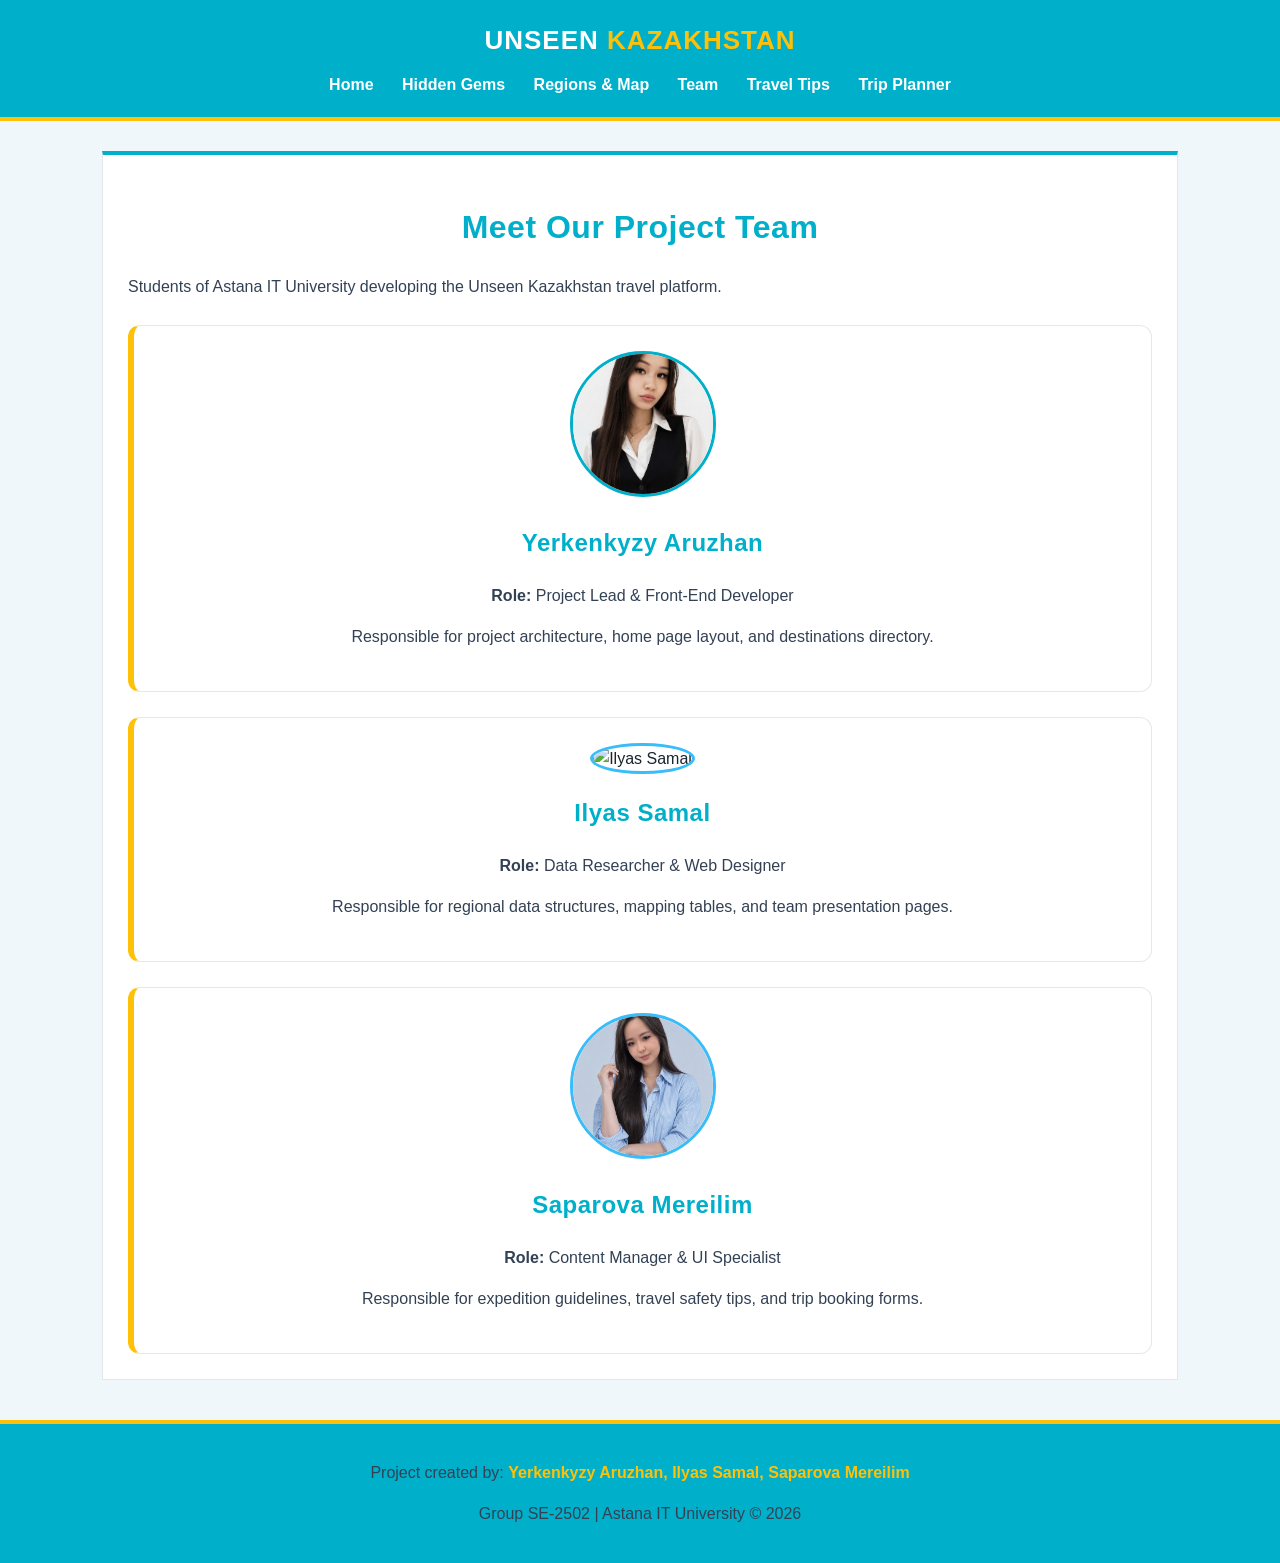
==== creators.html @ 70504718 "Initial commit: Unseen Kazakhstan project" ====
<!DOCTYPE html>
<html lang="en">
<head>
    <meta charset="UTF-8">
    <title>Unseen Kazakhstan | Project Team</title>
    <link rel="stylesheet" href="css/style.css">
</head>
<body>

    <div id="main-header">
        <div class="logo">UNSEEN <span>KAZAKHSTAN</span></div>
        <div class="nav-menu" style="text-align: center; margin-top: 10px;">
            <a href="index.html">Home</a>
            <a href="destinations.html">Hidden Gems</a>
            <a href="regions.html">Regions & Map</a>
            <a href="creators.html">Team</a>
            <a href="tips.html">Travel Tips</a>
            <a href="planner.html">Trip Planner</a>
        </div>
    </div>

    <div class="content-box">
        <h1>Meet Our Project Team</h1>
        <p>Students of Astana IT University developing the Unseen Kazakhstan travel platform.</p>
        
       <div class="card" style="text-align: center;">
    <img src="aruzhan.jpeg" alt="Yerkenkyzy Aruzhan" style="width: 140px; height: 140px; border-radius: 50%; border: 3px solid #00afca; object-fit: cover;">
    <h2>Yerkenkyzy Aruzhan</h2>
    <p><strong>Role:</strong> Project Lead & Front-End Developer</p>
    <p>Responsible for project architecture, home page layout, and destinations directory.</p>
</div>

        <div class="card" style="text-align: center;">
            <img src="samal.png" alt="Ilyas Samal" style="width: 140px; height: 140px; border-radius: 50%; border: 3px solid #38bdf8; object-fit: cover;">
            <h2>Ilyas Samal</h2>
            <p><strong>Role:</strong> Data Researcher & Web Designer</p>
            <p>Responsible for regional data structures, mapping tables, and team presentation pages.</p>
        </div>

        <div class="card" style="text-align: center;">
            <img src="mereilim.PNG" alt="Saparova Mereilim" style="width: 140px; height: 140px; border-radius: 50%; border: 3px solid #38bdf8; object-fit: cover;">
            <h2>Saparova Mereilim</h2>
            <p><strong>Role:</strong> Content Manager & UI Specialist</p>
            <p>Responsible for expedition guidelines, travel safety tips, and trip booking forms.</p>
        </div>
    </div>

    <div class="main-footer">
        <p>Project created by: <strong>Yerkenkyzy Aruzhan, Ilyas Samal, Saparova Mereilim</strong></p>
        <p>Group SE-2502 | Astana IT University &copy; 2026</p>
    </div>

</body>
</html>
---- css/style.css ----
/* --- 1. ELEMENT SELECTORS --- */
body {
    margin: 0;
    padding: 0;
    font-family: 'Segoe UI', Arial, sans-serif;
    background-color: #f0f7fa;
    color: #1a252c;
    line-height: 1.6;
}

h1, h2, h3 {
    font-family: 'Trebuchet MS', 'Lucida Sans Unicode', sans-serif;
    color: #00afca;
    text-align: center;
    letter-spacing: 0.5px;
}

p {
    font-size: 16px;
    color: #334155;
}

/* --- 2. ID SELECTOR --- */
#main-header {
    background-color: #00afca;
    padding: 20px;
    border-bottom: 4px solid #fec107;
    position: sticky;
    top: 0;
}

/* --- 3. CLASS SELECTORS --- */
.logo {
    font-family: 'Trebuchet MS', sans-serif;
    font-size: 26px;
    font-weight: bold;
    color: #ffffff;
    text-align: center;
    letter-spacing: 1px;
}

.logo span {
    color: #fec107;
}

.content-box {
    background-color: #ffffff;
    width: 80%;
    margin: 30px auto;
    padding: 25px;
    border: 1px solid #e2e8f0;
    border-top: 4px solid #00afca;
}

.card {
    background-color: #ffffff;
    padding: 25px;
    margin-top: 25px;
    border-radius: 12px;
    border-left: 6px solid #fec107;
    border-top: 1px solid #e2e8f0;
    border-right: 1px solid #e2e8f0;
    border-bottom: 1px solid #e2e8f0;
}

/* Правильный единый блок для изображений */
.destination-img, .location-img {
    width: 100%;
    max-width: 500px; /* Не дает картинке растягиваться больше ее качества */
    height: auto; /* Сохраняет естественные пропорции */
    display: block;
    margin: 20px auto; /* Центрирует картинку по середине карточки */
    border-radius: 12px;
    border: 1px solid #cbd5e1;
}
/* --- 4. DESCENDANT SELECTOR --- */
.nav-menu a {
    font-family: 'Trebuchet MS', sans-serif;
    color: #ffffff;
    text-decoration: none;
    margin: 0 12px;
    font-weight: bold;
}

.nav-menu a:hover {
    color: #fec107;
}

/* Footer */
.main-footer {
    text-align: center;
    padding: 20px;
    background-color: #00afca;
    color: #ffffff;
    font-size: 14px;
    border-top: 4px solid #fec107;
    margin-top: 40px;
}

.main-footer strong {
    color: #fec107;
}
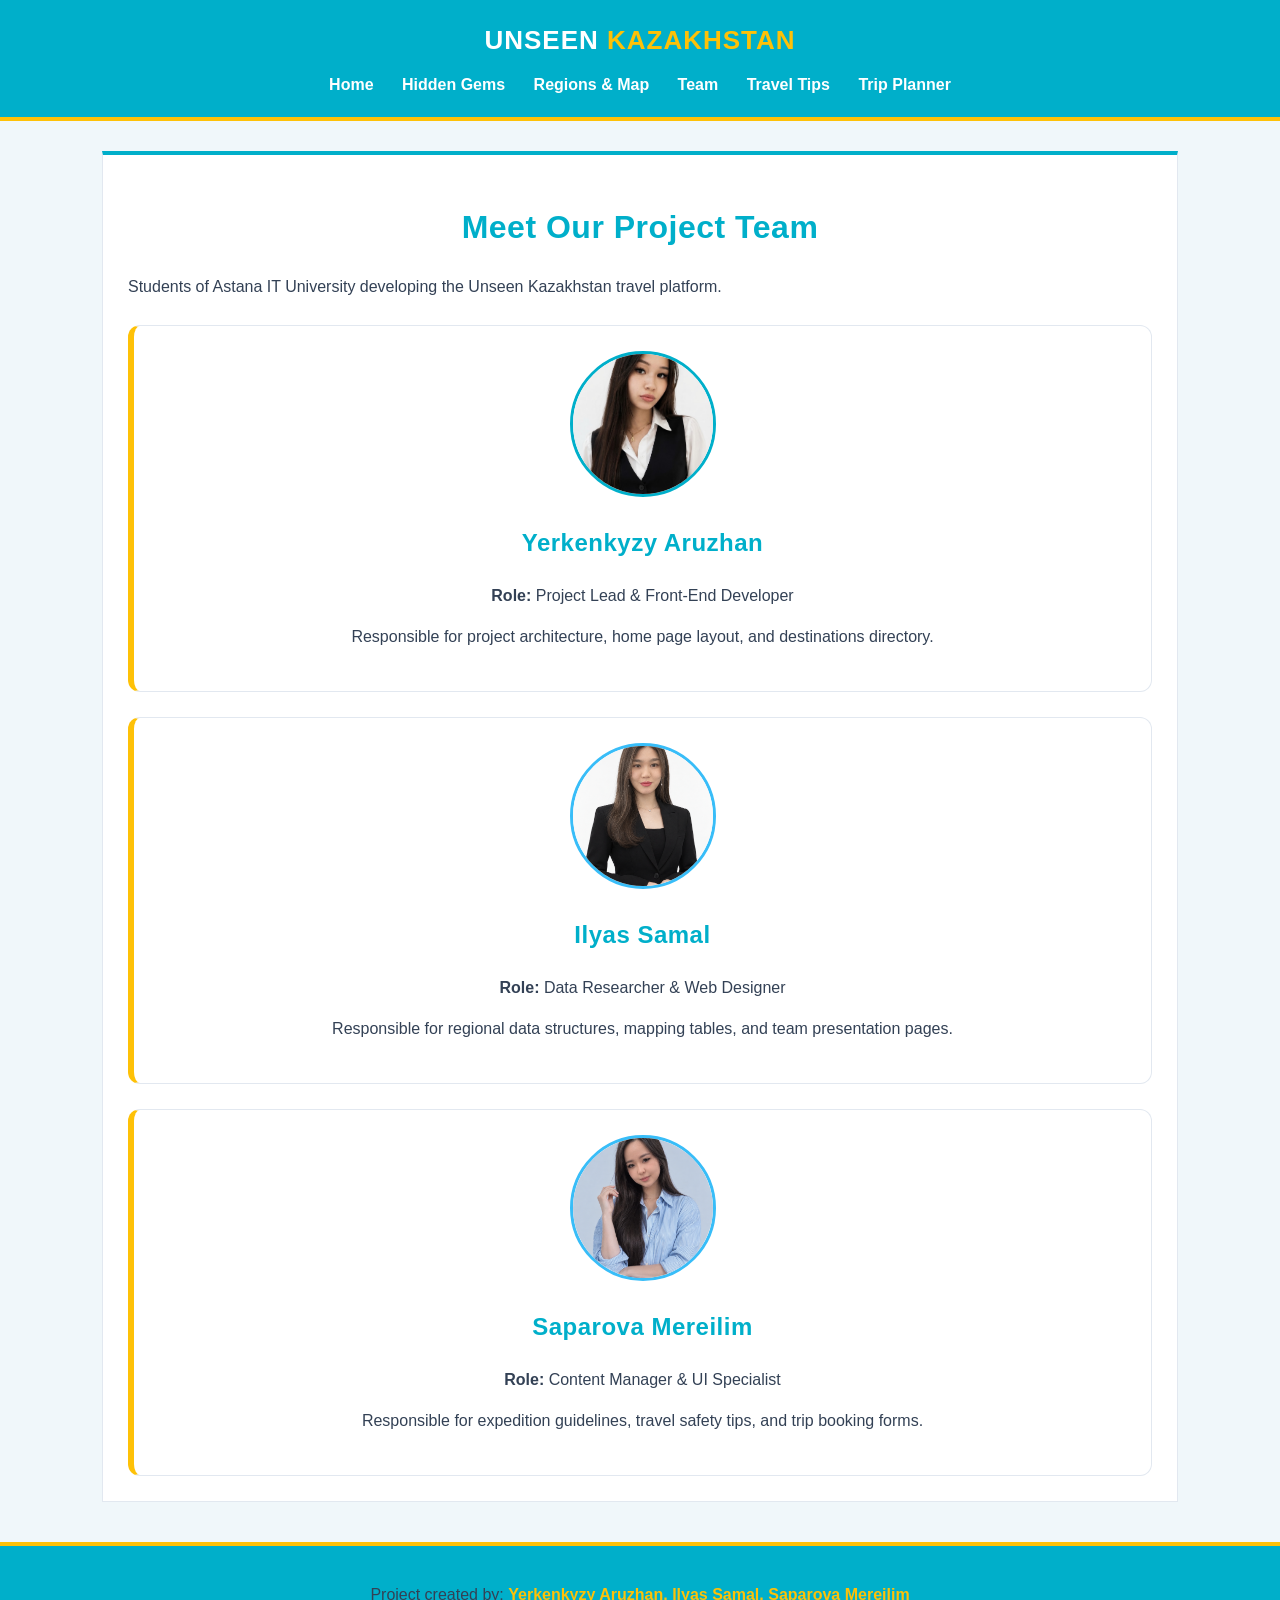
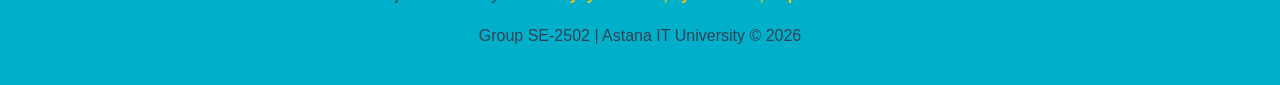
==== commit fe581923: "Fix creators html structure" ====
--- a/creators.html
+++ b/creators.html
@@ -31,7 +31,7 @@
 </div>
 
         <div class="card" style="text-align: center;">
-            <img src="samal.png" alt="Ilyas Samal" style="width: 140px; height: 140px; border-radius: 50%; border: 3px solid #38bdf8; object-fit: cover;">
+            <img src="samal.PNG" alt="Ilyas Samal" style="width: 140px; height: 140px; border-radius: 50%; border: 3px solid #38bdf8; object-fit: cover;">
             <h2>Ilyas Samal</h2>
             <p><strong>Role:</strong> Data Researcher & Web Designer</p>
             <p>Responsible for regional data structures, mapping tables, and team presentation pages.</p>
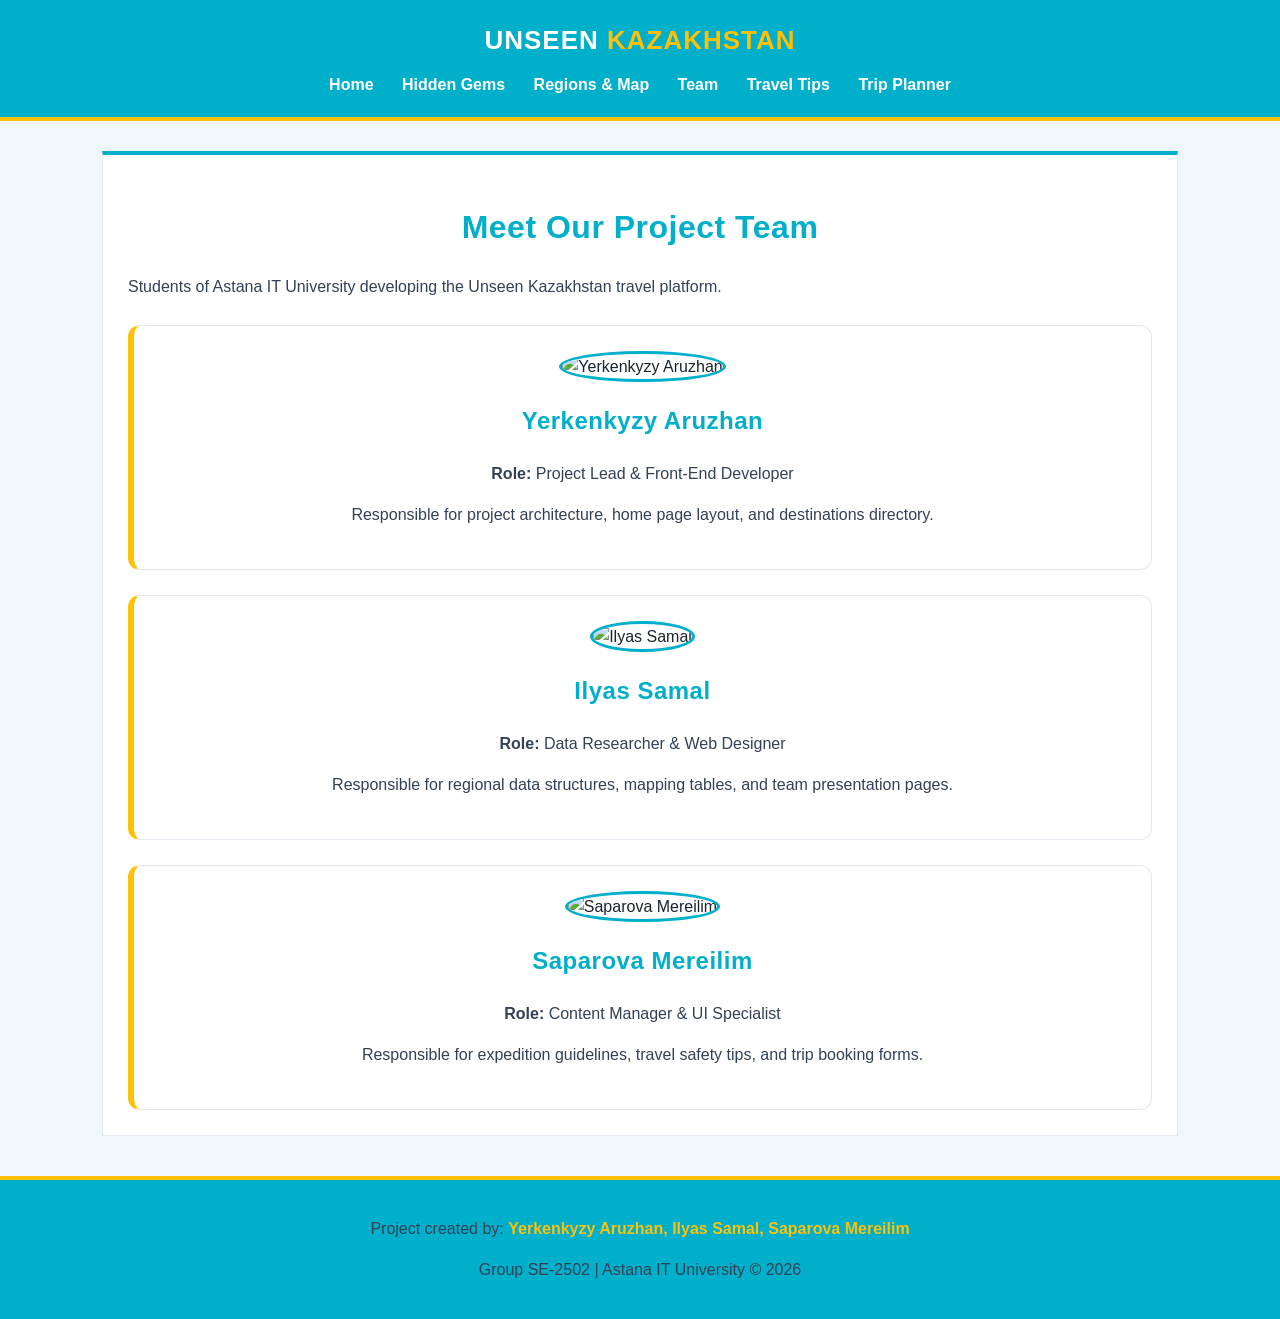
==== commit 74cc40c6: "Fix image paths in creators page" ====
--- a/creators.html
+++ b/creators.html
@@ -23,22 +23,22 @@
         <h1>Meet Our Project Team</h1>
         <p>Students of Astana IT University developing the Unseen Kazakhstan travel platform.</p>
         
-       <div class="card" style="text-align: center;">
-    <img src="aruzhan.jpeg" alt="Yerkenkyzy Aruzhan" style="width: 140px; height: 140px; border-radius: 50%; border: 3px solid #00afca; object-fit: cover;">
-    <h2>Yerkenkyzy Aruzhan</h2>
-    <p><strong>Role:</strong> Project Lead & Front-End Developer</p>
-    <p>Responsible for project architecture, home page layout, and destinations directory.</p>
-</div>
+        <div class="card" style="text-align: center;">
+            <img src="images/aruzhan.jpeg" alt="Yerkenkyzy Aruzhan" style="width: 140px; height: 140px; border-radius: 50%; border: 3px solid #00afca; object-fit: cover;">
+            <h2>Yerkenkyzy Aruzhan</h2>
+            <p><strong>Role:</strong> Project Lead & Front-End Developer</p>
+            <p>Responsible for project architecture, home page layout, and destinations directory.</p>
+        </div>
 
         <div class="card" style="text-align: center;">
-            <img src="samal.PNG" alt="Ilyas Samal" style="width: 140px; height: 140px; border-radius: 50%; border: 3px solid #38bdf8; object-fit: cover;">
+            <img src="images/samal.PNG" alt="Ilyas Samal" style="width: 140px; height: 140px; border-radius: 50%; border: 3px solid #00afca; object-fit: cover;">
             <h2>Ilyas Samal</h2>
             <p><strong>Role:</strong> Data Researcher & Web Designer</p>
             <p>Responsible for regional data structures, mapping tables, and team presentation pages.</p>
         </div>
 
         <div class="card" style="text-align: center;">
-            <img src="mereilim.PNG" alt="Saparova Mereilim" style="width: 140px; height: 140px; border-radius: 50%; border: 3px solid #38bdf8; object-fit: cover;">
+            <img src="images/mereilim.PNG" alt="Saparova Mereilim" style="width: 140px; height: 140px; border-radius: 50%; border: 3px solid #00afca; object-fit: cover;">
             <h2>Saparova Mereilim</h2>
             <p><strong>Role:</strong> Content Manager & UI Specialist</p>
             <p>Responsible for expedition guidelines, travel safety tips, and trip booking forms.</p>
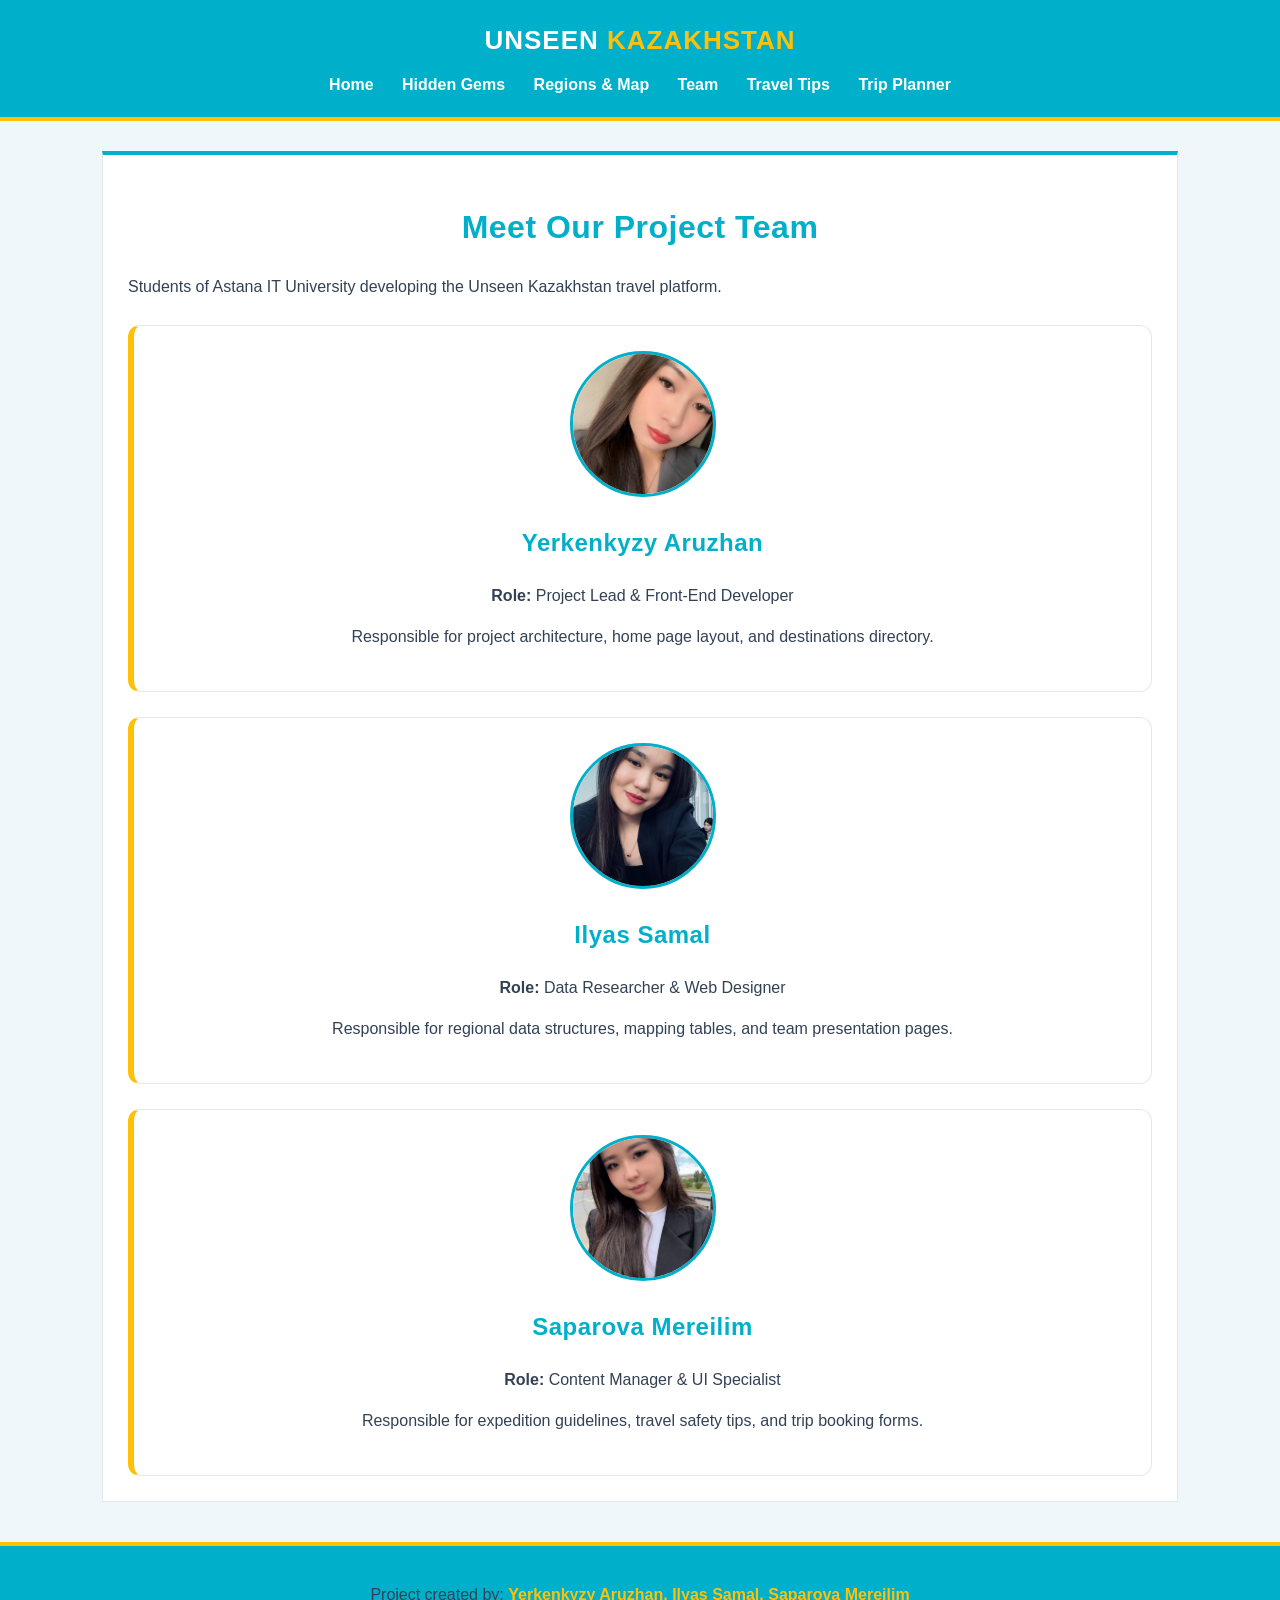
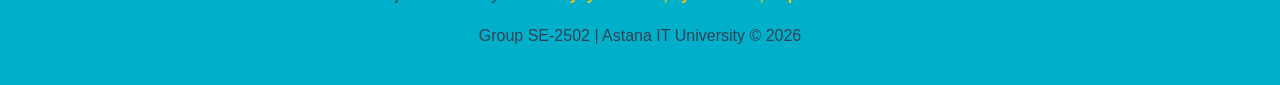
==== commit d34e3912: "Update creators page paths" ====
--- a/creators.html
+++ b/creators.html
@@ -24,21 +24,21 @@
         <p>Students of Astana IT University developing the Unseen Kazakhstan travel platform.</p>
         
         <div class="card" style="text-align: center;">
-            <img src="images/aruzhan.jpeg" alt="Yerkenkyzy Aruzhan" style="width: 140px; height: 140px; border-radius: 50%; border: 3px solid #00afca; object-fit: cover;">
+            <img src="aruzhan.JPG" alt="Yerkenkyzy Aruzhan" style="width: 140px; height: 140px; border-radius: 50%; border: 3px solid #00afca; object-fit: cover;">
             <h2>Yerkenkyzy Aruzhan</h2>
             <p><strong>Role:</strong> Project Lead & Front-End Developer</p>
             <p>Responsible for project architecture, home page layout, and destinations directory.</p>
         </div>
 
         <div class="card" style="text-align: center;">
-            <img src="images/samal.PNG" alt="Ilyas Samal" style="width: 140px; height: 140px; border-radius: 50%; border: 3px solid #00afca; object-fit: cover;">
+            <img src="samal.JPG" alt="Ilyas Samal" style="width: 140px; height: 140px; border-radius: 50%; border: 3px solid #00afca; object-fit: cover;">
             <h2>Ilyas Samal</h2>
             <p><strong>Role:</strong> Data Researcher & Web Designer</p>
             <p>Responsible for regional data structures, mapping tables, and team presentation pages.</p>
         </div>
 
         <div class="card" style="text-align: center;">
-            <img src="images/mereilim.PNG" alt="Saparova Mereilim" style="width: 140px; height: 140px; border-radius: 50%; border: 3px solid #00afca; object-fit: cover;">
+            <img src="mereilim.jpg" alt="Saparova Mereilim" style="width: 140px; height: 140px; border-radius: 50%; border: 3px solid #00afca; object-fit: cover;">
             <h2>Saparova Mereilim</h2>
             <p><strong>Role:</strong> Content Manager & UI Specialist</p>
             <p>Responsible for expedition guidelines, travel safety tips, and trip booking forms.</p>
